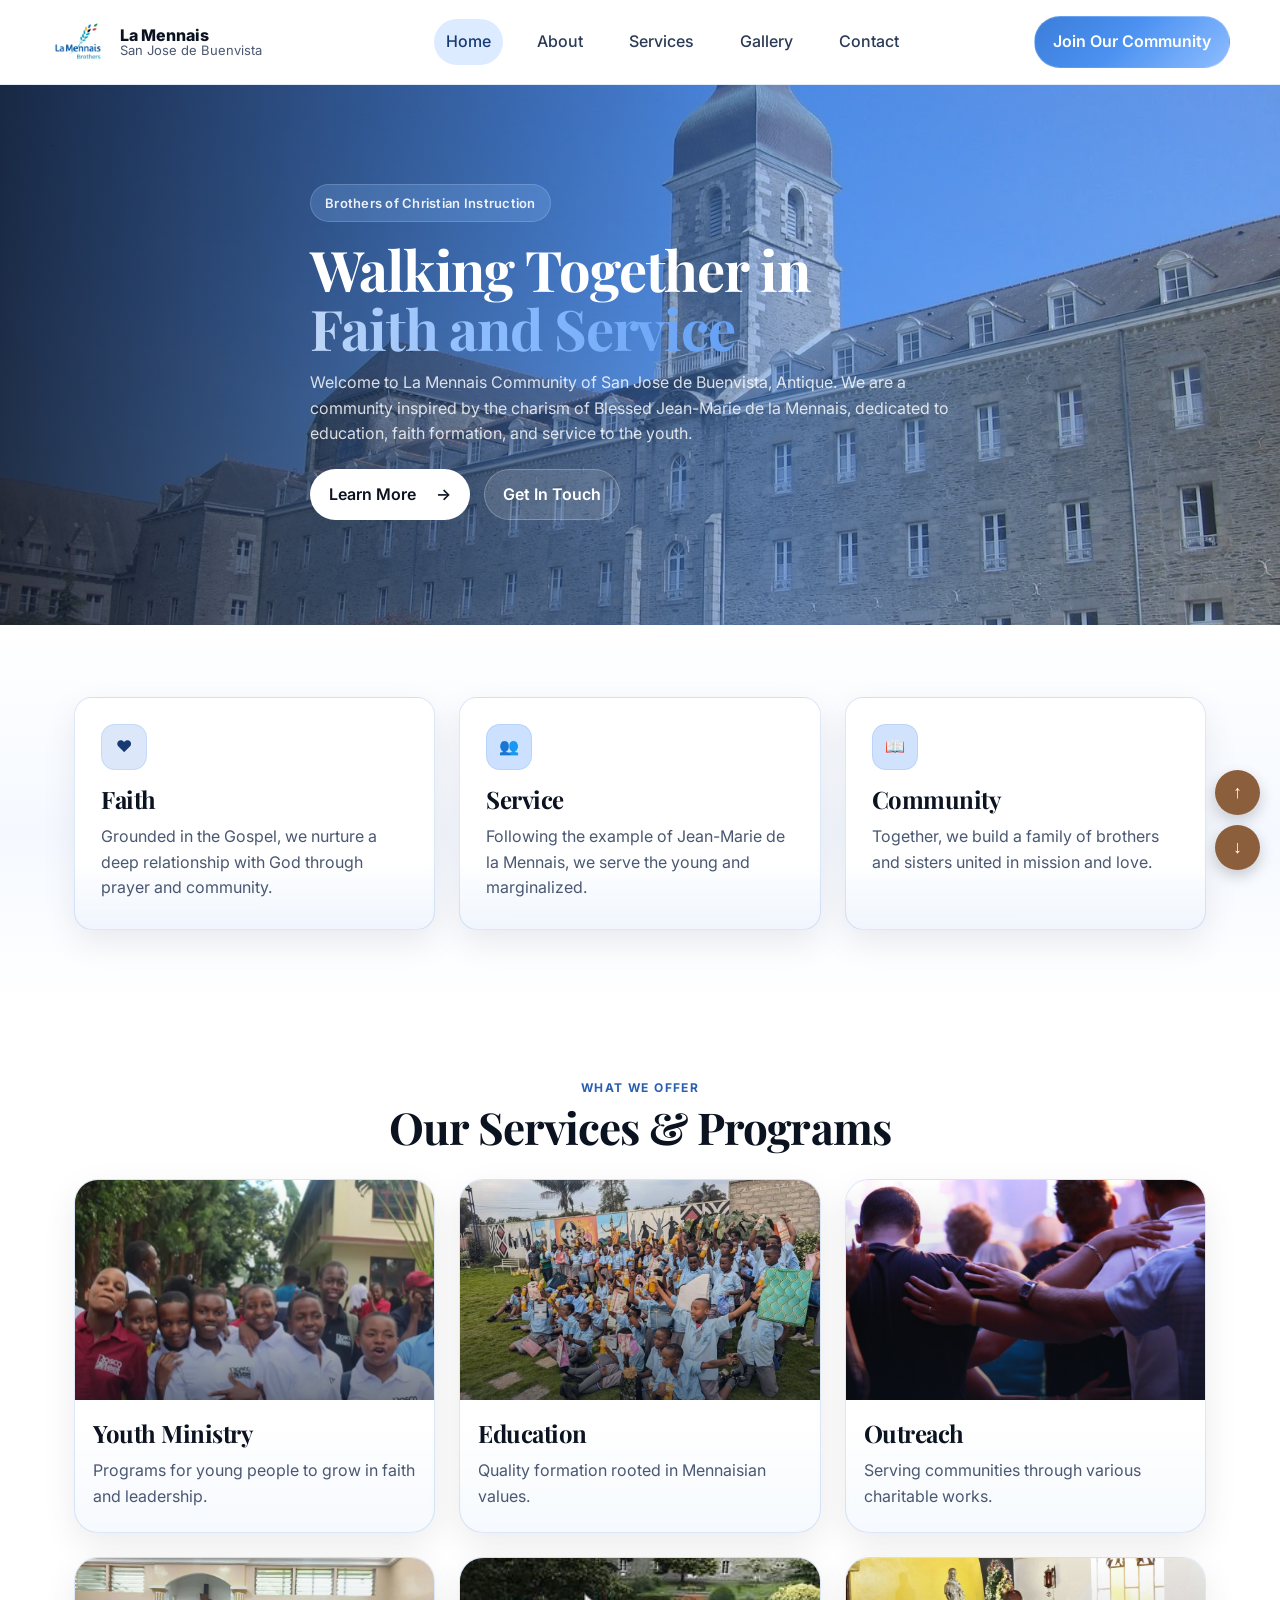
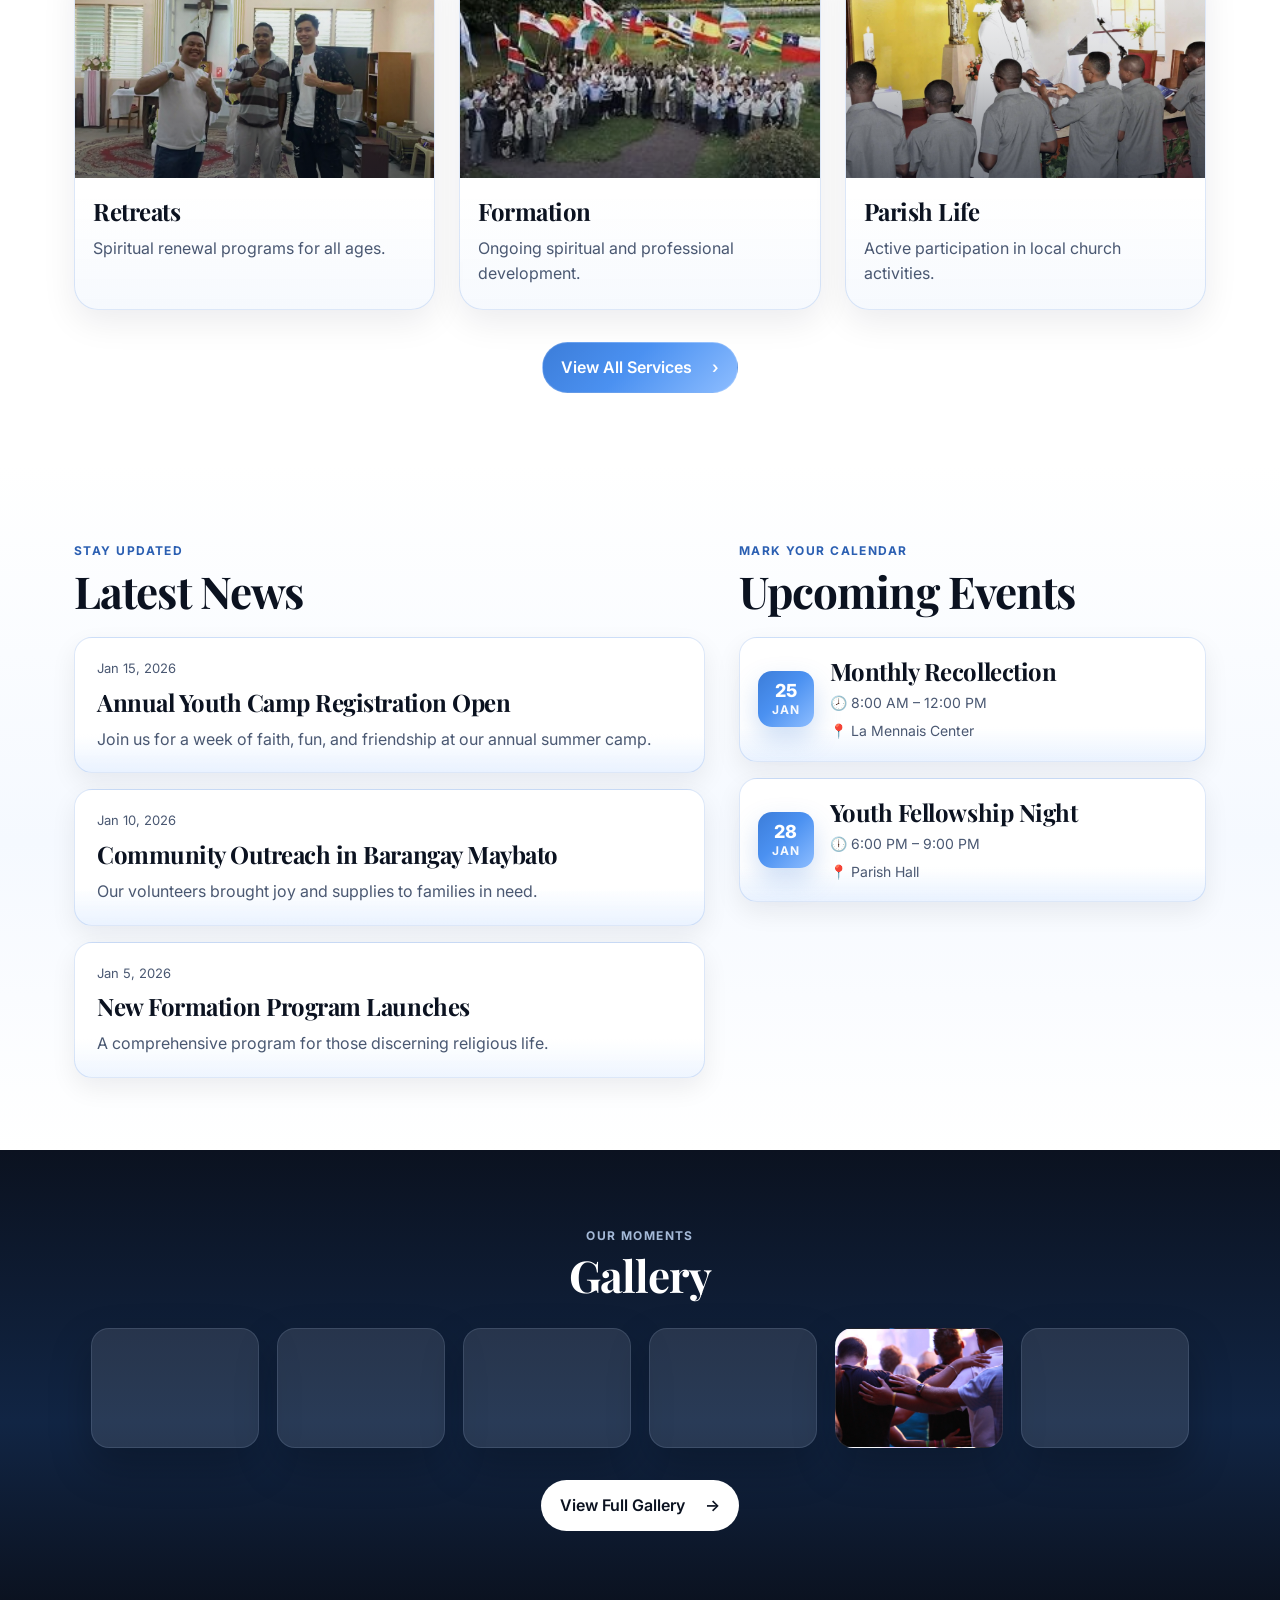
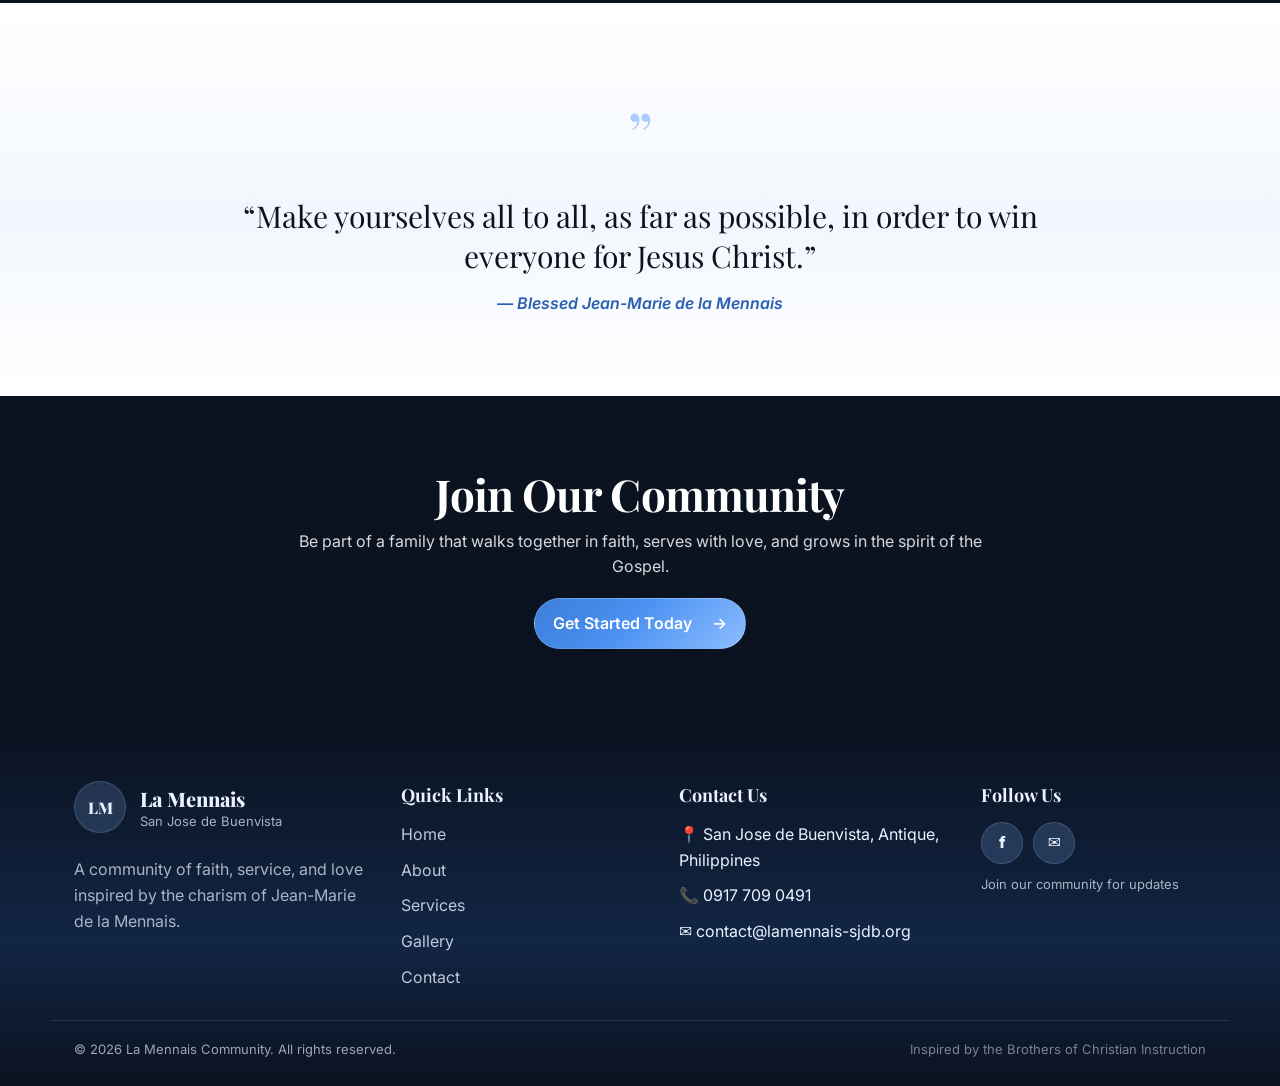
==== index.html @ 19ba819e "first upload" ====
<!DOCTYPE html>
<html lang="en">

<head>
  <meta charset="UTF-8" />
  <meta name="viewport" content="width=device-width, initial-scale=1.0" />
  <title>La Mennais | San Jose de Buenvista</title>

  <!-- Fonts -->
  <link rel="preconnect" href="https://fonts.googleapis.com">
  <link rel="preconnect" href="https://fonts.gstatic.com" crossorigin>
  <link
    href="https://fonts.googleapis.com/css2?family=Playfair+Display:wght@600;700;800&family=Inter:wght@400;500;600&display=swap"
    rel="stylesheet">

  <link rel="stylesheet" href="assets/css/style.css" />
</head>

<body>

  <!-- Header -->
  <header class="site-header" id="siteHeader">
    <div class="container header-inner">
      <a class="brand" href="index.html" aria-label="La Mennais Home">
        <img src="assets/images/logo.png" class="brand-logo" alt="La Mennais Logo" />

        <span class="brand-text">
          <span class="brand-title">La Mennais</span>
          <span class="brand-subtitle">San Jose de Buenvista</span>
        </span>
      </a>

      <nav class="nav" id="primaryNav" aria-label="Primary">
        <a class="nav-link is-active" href="index.html">Home</a>
        <a class="nav-link" href="about.html">About</a>
        <a class="nav-link" href="services.html">Services</a>
        <a class="nav-link" href="gallery.html">Gallery</a>
        <a class="nav-link" href="contact.html">Contact</a>
      </nav>

      <div class="header-actions">
        <a class="btn btn-primary" href="contact.html">Join Our Community</a>

        <button class="hamburger" id="hamburgerBtn" aria-label="Open menu" aria-expanded="false"
          aria-controls="mobileNav">
          <span></span><span></span><span></span>
        </button>
      </div>
    </div>

    <!-- Mobile Nav -->
    <div class="mobile-nav" id="mobileNav" hidden>
      <div class="container mobile-nav-inner">
        <a href="index.html" class="mobile-link is-active">Home</a>
        <a href="about.html" class="mobile-link">About</a>
        <a href="services.html" class="mobile-link">Services</a>
        <a href="gallery.html" class="mobile-link">Gallery</a>
        <a href="contact.html" class="mobile-link">Contact</a>
        <a class="btn btn-primary mobile-cta" href="contact.html">Join Our Community</a>
      </div>
    </div>
  </header>

  <!-- Hero -->
  <section class="hero">
    <div class="hero-bg" role="img" aria-label="Hero background image"></div>

    <div class="container hero-inner">
      <span class="pill">Brothers of Christian Instruction</span>

      <h1 class="hero-title">
        Walking Together in<br />
        <span class="accent">Faith and Service</span>
      </h1>

      <p class="hero-subtitle">
        Welcome to La Mennais Community of San Jose de Buenvista, Antique. We are a community inspired by the
        charism of Blessed Jean-Marie de la Mennais, dedicated to education, faith formation, and service to the youth.
      </p>

      <div class="hero-actions">
        <a class="btn btn-light" href="about.html">Learn More <span class="arrow">→</span></a>
        <a class="btn btn-ghost" href="contact.html">Get In Touch</a>
      </div>
    </div>
  </section>

  <!-- Highlights -->
  <section class="section section-soft">
    <div class="container">
      <div class="grid-3 cards">
        <article class="card">
          <div class="icon-badge icon-faith">♥</div>
          <h3>Faith</h3>
          <p>Grounded in the Gospel, we nurture a deep relationship with God through prayer and community.</p>
        </article>

        <article class="card">
          <div class="icon-badge icon-service">👥</div>
          <h3>Service</h3>
          <p>Following the example of Jean-Marie de la Mennais, we serve the young and marginalized.</p>
        </article>

        <article class="card">
          <div class="icon-badge icon-community">📖</div>
          <h3>Community</h3>
          <p>Together, we build a family of brothers and sisters united in mission and love.</p>
        </article>
      </div>
    </div>
  </section>

  <!-- Services Preview -->
  <section class="section">
    <div class="container">
      <div class="section-head center">
        <span class="kicker">WHAT WE OFFER</span>
        <h2>Our Services &amp; Programs</h2>
      </div>

      <div class="services-grid grid-3">

        <!-- Youth Ministry -->
        <article class="service-card">
          <div class="service-media" style="background-image: url('assets/images/youth-ministry.webp');"></div>
          <div class="service-body">
            <h3>Youth Ministry</h3>
            <p>Programs for young people to grow in faith and leadership.</p>
          </div>
        </article>

        <!-- Education -->
        <article class="service-card">
          <div class="service-media" style="background-image: url('assets/images/education.webp');"></div>
          <div class="service-body">
            <h3>Education</h3>
            <p>Quality formation rooted in Mennaisian values.</p>
          </div>
        </article>

        <!-- Outreach -->
        <article class="service-card">
          <div class="service-media" style="background-image: url('assets/images/outreach.webp');"></div>
          <div class="service-body">
            <h3>Outreach</h3>
            <p>Serving communities through various charitable works.</p>
          </div>
        </article>

        <!-- Retreats -->
        <article class="service-card">
          <div class="service-media" style="background-image: url('assets/images/retreats.webp');"></div>
          <div class="service-body">
            <h3>Retreats</h3>
            <p>Spiritual renewal programs for all ages.</p>
          </div>
        </article>

        <!-- Formation -->
        <article class="service-card">
          <div class="service-media" style="background-image: url('assets/images/formation.webp');"></div>
          <div class="service-body">
            <h3>Formation</h3>
            <p>Ongoing spiritual and professional development.</p>
          </div>
        </article>

        <!-- Parish Life -->
        <article class="service-card">
          <div class="service-media" style="background-image: url('assets/images/parish-life.webp');"></div>
          <div class="service-body">
            <h3>Parish Life</h3>
            <p>Active participation in local church activities.</p>
          </div>
        </article>

      </div>

      <div class="center mt-32">
        <a class="btn btn-primary" href="services.html">View All Services <span class="arrow">›</span></a>
      </div>
    </div>
  </section>

  <!-- News + Events -->
  <section class="section section-soft">
    <div class="container">
      <div class="split">
        <div>
          <div class="section-head">
            <span class="kicker">STAY UPDATED</span>
            <h2>Latest News</h2>
          </div>

          <div class="stack">
            <article class="list-card">
              <div class="meta">Jan 15, 2026</div>
              <h3>Annual Youth Camp Registration Open</h3>
              <p>Join us for a week of faith, fun, and friendship at our annual summer camp.</p>
            </article>

            <article class="list-card">
              <div class="meta">Jan 10, 2026</div>
              <h3>Community Outreach in Barangay Maybato</h3>
              <p>Our volunteers brought joy and supplies to families in need.</p>
            </article>

            <article class="list-card">
              <div class="meta">Jan 5, 2026</div>
              <h3>New Formation Program Launches</h3>
              <p>A comprehensive program for those discerning religious life.</p>
            </article>
          </div>
        </div>

        <div>
          <div class="section-head">
            <span class="kicker">MARK YOUR CALENDAR</span>
            <h2>Upcoming Events</h2>
          </div>

          <div class="stack">
            <article class="event-card">
              <div class="date-badge">
                <span class="day">25</span>
                <span class="mon">JAN</span>
              </div>
              <div class="event-body">
                <h3>Monthly Recollection</h3>
                <div class="event-meta">🕗 8:00 AM – 12:00 PM</div>
                <div class="event-meta">📍 La Mennais Center</div>
              </div>
            </article>

            <article class="event-card">
              <div class="date-badge">
                <span class="day">28</span>
                <span class="mon">JAN</span>
              </div>
              <div class="event-body">
                <h3>Youth Fellowship Night</h3>
                <div class="event-meta">🕕 6:00 PM – 9:00 PM</div>
                <div class="event-meta">📍 Parish Hall</div>
              </div>
            </article>
          </div>
        </div>

      </div>
    </div>
  </section>

  <!-- Gallery Preview -->
  <section class="section section-dark">
    <div class="container">
      <div class="section-head center light">
        <span class="kicker kicker-light">OUR MOMENTS</span>
        <h2>Gallery</h2>
      </div>

      <div class="gallery-strip">

        <div class="thumb"
          style="background-image: url('https://images.unsplash.com/photo-1507692049790-de58290a4334?w=400');"></div>

        <div class="thumb"
          style="background-image: url('https://images.unsplash.com/photo-1522202176988-66273c2fd55f?w=400');"></div>

        <div class="thumb"
          style="background-image: url('https://images.unsplash.com/photo-1529156069898-49953e39b3ac?w=400');"></div>

        <div class="thumb"
          style="background-image: url('https://images.unsplash.com/photo-1509099836639-18ba1795216d?w=400');"></div>

        <div class="thumb"
          style="background-image: url('assets/images/outreach.webp');"></div>

        <div class="thumb"
          style="background-image: url('https://images.unsplash.com/photo-1492724441997-5dc865305da7?w=400');"></div>

      </div>

      <div class="center mt-32">
        <a href="gallery.html" class="btn btn-light">
          View Full Gallery <span class="arrow">→</span>
        </a>
      </div>
    </div>
  </section>

  <!-- Quote -->
  <section class="section quote">
    <div class="container center">
      <div class="quote-mark">”</div>
      <blockquote>
        “Make yourselves all to all, as far as possible, in order to win everyone for Jesus Christ.”
      </blockquote>
      <div class="quote-author">— Blessed Jean-Marie de la Mennais</div>
    </div>
  </section>

  <!-- CTA Band -->
  <section class="cta-band">
    <div class="cta-bg"></div>

    <div class="container cta-inner">
      <h2>Join Our Community</h2>
      <p>Be part of a family that walks together in faith, serves with love, and grows in the spirit of the Gospel.</p>
      <a class="btn btn-primary" href="contact.html">Get Started Today <span class="arrow">→</span></a>
    </div>
  </section>

  <!-- Footer -->
  <footer class="site-footer">
    <div class="container footer-grid">
      <div class="footer-brand">
        <div class="footer-mark">LM</div>
        <div>
          <div class="footer-title">La Mennais</div>
          <div class="footer-subtitle">San Jose de Buenvista</div>
        </div>
        <p class="footer-desc">
          A community of faith, service, and love inspired by the charism of Jean-Marie de la Mennais.
        </p>
      </div>

      <div>
        <div class="footer-head">Quick Links</div>
        <ul class="footer-links">
          <li><a href="index.html">Home</a></li>
          <li><a href="about.html">About</a></li>
          <li><a href="services.html">Services</a></li>
          <li><a href="gallery.html">Gallery</a></li>
          <li><a href="contact.html">Contact</a></li>
        </ul>
      </div>

      <div>
        <div class="footer-head">Contact Us</div>
        <ul class="footer-links">
          <li>📍 San Jose de Buenvista, Antique, Philippines</li>
          <li>📞 0917 709 0491</li>
          <li>✉️ contact@lamennais-sjdb.org</li>
        </ul>
      </div>

      <div>
        <div class="footer-head">Follow Us</div>
        <div class="social">
          <a href="https://www.facebook.com/thelamennaisbrothersph/" aria-label="Facebook" class="social-btn" target="_blank" rel="noopener noreferrer">f</a>
          <a href="mailto:contact@lamennais-sjdb.org" aria-label="Gmail" class="social-btn gmail">
            ✉
          </a>
        </div>
        <div class="footer-note">Join our community for updates</div>
      </div>
    </div>

    <div class="container footer-bottom">
      <div>© 2026 La Mennais Community. All rights reserved.</div>
      <div class="muted">Inspired by the Brothers of Christian Instruction</div>
    </div>
  </footer>

  <!-- SCROLL BUTTONS -->
  <div class="scroll-buttons">
    <button id="scrollTopBtn" aria-label="Go to top">↑</button>
    <button id="scrollBottomBtn" aria-label="Go to bottom">↓</button>
  </div>

  <script src="assets/js/main.js"></script>
</body>

</html>
---- assets/css/style.css ----
:root{
  /* Your palette (from image) */
  --b-50:  #BFD6F6;
  --b-200: #8DBDFF;
  --b-400: #64A0F4;
  --b-500: #4B91F1;
  --b-700: #3C7DD9;

  /* Base neutrals */
  --bg: #ffffff;
  --surface: #F5F9FF;
  --text: #0B1220;
  --muted: #4A5872;
  --border: rgba(60,125,217,.18);

  /* Shadows + radius */
  --shadow: 0 18px 45px rgba(11,18,32,.10);
  --shadow-sm: 0 10px 28px rgba(11,18,32,.10);
  --radius: 18px;
  --radius-lg: 24px;

  --container: 1180px;

  /* Gradients (dynamic look) */
  --grad-primary: linear-gradient(135deg, #3C7DD9 0%, #4B91F1 45%, #8DBDFF 100%);
  --grad-soft: linear-gradient(180deg, #FFFFFF 0%, #F5F9FF 55%, #FFFFFF 100%);
  --grad-dark: linear-gradient(180deg, #0B1220 0%, #112544 60%, #0B1220 100%);
  --grad-hero: linear-gradient(90deg, rgba(11,18,32,.82) 0%, rgba(60,125,217,.45) 60%, rgba(191,214,246,.14) 100%);
}

*{box-sizing:border-box}
html,body{margin:0;padding:0}
body{
  font-family: Inter, system-ui, -apple-system, Segoe UI, Roboto, Arial, sans-serif;
  color: var(--text);
  background: var(--bg);
  line-height: 1.6;
}
img{max-width:100%;display:block}
a{color:inherit;text-decoration:none}
.container{
  max-width: var(--container);
  margin: 0 auto;
  padding: 0 24px;
}
.center{text-align:center}
.mt-28{margin-top:28px}
.mt-32{margin-top:32px}
.arrow{display:inline-block; margin-left:10px}

/* Typography */
h1,h2,h3{
  font-family: "Playfair Display", Georgia, "Times New Roman", serif;
  letter-spacing: -0.02em;
  margin: 0 0 10px;
}
h1{font-size: 56px; line-height: 1.05}
h2{font-size: 44px; line-height: 1.1}
h3{font-size: 24px; line-height: 1.25}
p{margin:0}

/* Header */
.site-header{
  position: sticky;
  top: 0;
  z-index: 50;
  background: rgba(255,255,255,.90);
  backdrop-filter: blur(10px);
  border-bottom: 1px solid rgba(60,125,217,.14);
}
.brand-logo{
  width: 44px;
  height: 44px;
  object-fit: contain;
  border-radius: 0;
  background: transparent;
  border: none;
  padding: 0;
}
.site-header.scrolled{
  box-shadow: 0 12px 32px rgba(11,18,32,.10);
}

.header-inner{
  display:flex;
  align-items:center;
  justify-content:space-between;
  gap: 18px;
  padding: 14px 0;
}


.brand{
  display:flex;
  align-items:center;
  gap: 14px; /* slightly increased from 12px */
  min-width: 260px;
}
/* Logo placeholder in navbar */
.brand-logo{
  width: 56px;          /* increased from 44px */
  height: 56px;
  object-fit: contain;

  /* remove placeholder look */
  background: transparent;
  border: none;
  padding: 0;
  border-radius: 0;

  display: block;
}
.brand-mark{
  width: 40px;
  height: 40px;
  border-radius: 999px;
  background: var(--grad-primary);
  color:#fff;
  display:grid;
  place-items:center;
  font-weight:800;
  letter-spacing:.02em;
  font-family: "Playfair Display", Georgia, serif;
  box-shadow: 0 10px 24px rgba(60,125,217,.25);
}
.brand-title{font-weight:800}
.brand-subtitle{font-size:13px;color:var(--muted);margin-top:-2px}
.brand-text{display:flex;flex-direction:column;line-height:1.1}

.nav{
  display:flex;
  align-items:center;
  gap: 22px;
}
.nav-link{
  font-weight: 500;
  color: #2B3A55;
  padding: 10px 12px;
  border-radius: 999px;
  transition: background .18s ease, color .18s ease;
}
.nav-link:hover{background: rgba(141,189,255,.22)}
.nav-link.is-active{
  background: rgba(141,189,255,.30);
  color: #173A73;
}

.header-actions{
  display:flex;
  align-items:center;
  gap: 12px;
}

.hamburger{
  display:none;
  width: 44px;
  height: 44px;
  border: 1px solid rgba(60,125,217,.18);
  background: #fff;
  border-radius: 12px;
  cursor:pointer;
}
.hamburger span{
  display:block;
  width: 18px;
  height: 2px;
  background: #1D2939;
  margin: 5px auto;
  border-radius: 2px;
}

.mobile-nav{
  border-top: 1px solid rgba(60,125,217,.14);
  background: rgba(255,255,255,.94);
}
.mobile-nav-inner{
  display:flex;
  flex-direction:column;
  gap: 10px;
  padding: 14px 0 18px;
}
.mobile-link{
  padding: 12px 12px;
  border-radius: 12px;
  color:#2B3A55;
  font-weight: 500;
}
.mobile-link:hover{background: rgba(141,189,255,.22)}
.mobile-link.is-active{
  background: rgba(141,189,255,.30);
  color: #173A73;
}
.mobile-cta{margin-top:8px}

/* Buttons */
.btn{
  display:inline-flex;
  align-items:center;
  justify-content:center;
  gap: 10px;
  padding: 12px 18px;
  border-radius: 999px;
  border: 1px solid transparent;
  font-weight: 600;
  transition: transform .18s ease, box-shadow .18s ease, background .18s ease, filter .18s ease;
  white-space: nowrap;
}
.btn:hover{transform: translateY(-1px); box-shadow: var(--shadow-sm)}
.btn:active{transform: translateY(0)}

.btn-primary{
  background: var(--grad-primary);
  color: #fff;
  border: 1px solid rgba(255,255,255,.18);
}
.btn-primary:hover{filter: brightness(1.03)}

.btn-light{
  background: #fff;
  color: #0B1220;
  border-color: rgba(255,255,255,.60);
}
.btn-ghost{
  background: rgba(255,255,255,.12);
  border-color: rgba(255,255,255,.24);
  color: #fff;
}
.btn-ghost:hover{
  background: rgba(255,255,255,.18);
  border-color: rgba(255,255,255,.30);
}

/* Hero */
.hero{
  position: relative;
  min-height: 540px;
  display: flex;
  align-items: center;
  overflow: hidden;
}

.hero-bg{
  position: absolute;
  inset: 0;
  background-image:
    linear-gradient(90deg, rgba(11,18,32,.82) 0%, rgba(60,125,217,.45) 60%, rgba(191,214,246,.14) 100%),
    url("../images/home.webp");
  background-size: cover;
  background-position: center;
  background-repeat: no-repeat;
  filter: saturate(1.05);
}

.hero-inner{
  position: relative;
  z-index: 1;
  padding: 78px 0 84px;
  max-width: 780px;
}

.pill{
  display:inline-block;
  padding: 8px 14px;
  border-radius: 999px;
  background: rgba(141,189,255,.22);
  color: rgba(255,255,255,.90);
  font-weight: 600;
  font-size: 13px;
  letter-spacing: .02em;
  border: 1px solid rgba(191,214,246,.24);
}

.hero-title{
  color:#fff;
  margin-top: 18px;
  margin-bottom: 12px;
}

.hero-title .accent{
  background: linear-gradient(90deg, #BFD6F6 0%, #8DBDFF 40%, #64A0F4 100%);
  -webkit-background-clip: text;
  background-clip: text;
  color: transparent;
}

.hero-subtitle{
  color: rgba(255,255,255,.82);
  max-width: 660px;
  font-size: 16px;
  margin-top: 8px;
}

.hero-actions{
  display:flex;
  gap: 14px;
  margin-top: 22px;
}

/* Sections */
.section{padding: 72px 0}
.section-soft{background: var(--grad-soft)}
.section-dark{
  background: var(--grad-dark);
  color: #fff;
}
.section-head{margin-bottom: 22px}
.section-head.center{max-width: 720px; margin: 0 auto 28px}
.section-head.light h2{color:#fff}
.kicker{
  display:inline-block;
  font-size: 12px;
  font-weight: 700;
  letter-spacing: .12em;
  color: #2B5FB2;
  text-transform: uppercase;
  margin-bottom: 6px;
}
.kicker-light{color: rgba(191,214,246,.85)}

/* Cards */
.grid-3{
  display:grid;
  grid-template-columns: repeat(3, 1fr);
  gap: 24px;
}
.card{
  border: 1px solid rgba(60,125,217,.18);
  border-radius: var(--radius);
  padding: 26px 26px 28px;
  box-shadow: 0 12px 34px rgba(11,18,32,.08);
  background: linear-gradient(180deg, #ffffff 0%, #ffffff 70%, rgba(191,214,246,.16) 100%);
}
.card p{color: var(--muted); margin-top: 10px}

.icon-badge{
  width: 46px; height: 46px;
  border-radius: 14px;
  display:grid;
  place-items:center;
  margin-bottom: 14px;
  font-weight: 700;
  border: 1px solid rgba(60,125,217,.14);
}
.icon-faith{background: rgba(191,214,246,.55); color: #173A73}
.icon-service{background: rgba(141,189,255,.45); color: #173A73}
.icon-community{background: rgba(100,160,244,.30); color: #173A73}

/* Services */
.services-grid{margin-top: 26px}
.service-card{
  border: 1px solid rgba(60,125,217,.18);
  border-radius: var(--radius-lg);
  overflow:hidden;
  box-shadow: 0 12px 34px rgba(11,18,32,.08);
  transition: transform .18s ease, box-shadow .18s ease;
  background: linear-gradient(180deg, #ffffff 0%, #ffffff 68%, rgba(191,214,246,.14) 100%);
}
.service-card:hover{transform: translateY(-2px); box-shadow: var(--shadow)}
.service-media{
  position: relative;
  height: 220px;
  background-size: cover;
  background-position: center;
  background-repeat: no-repeat;
  overflow: hidden;
}

/* Dark gradient overlay (makes text feel premium) */
.service-media::after{
  content: "";
  position: absolute;
  inset: 0;
  background: linear-gradient(
    to top,
    rgba(11,18,32,0.55),
    rgba(11,18,32,0.15),
    transparent
  );
}

/* Smooth zoom effect */
.service-card:hover .service-media{
  transform: scale(1.05);
  transition: transform 0.4s ease;
}

/* Prevent overflow during zoom */
.service-card{
  overflow: hidden;
}
.service-body{padding: 18px 18px 22px}
.service-body p{color: var(--muted); margin-top: 8px}

/* Services Hero Background (using online image) */
/* FORCE background on the hero itself */
.page-hero-services{
  background-image:
    linear-gradient(
      90deg,
      rgba(11,18,32,.82) 0%,
      rgba(60,125,217,.45) 60%,
      rgba(191,214,246,.14) 100%
    ),
    url("https://images.unsplash.com/photo-1507692049790-de58290a4334?w=1600");

  background-size: cover;
  background-position: center;
  background-repeat: no-repeat;
}

/* Split */
.split{
  display:grid;
  grid-template-columns: 1.35fr 1fr;
  gap: 34px;
  align-items:flex-start;
}
.stack{display:flex;flex-direction:column;gap: 16px}
.list-card{
  border: 1px solid rgba(60,125,217,.18);
  border-radius: var(--radius);
  padding: 20px 22px;
  box-shadow: 0 10px 26px rgba(11,18,32,.07);
  background: linear-gradient(180deg, #ffffff 0%, #ffffff 72%, rgba(141,189,255,.12) 100%);
}
.list-card .meta{color: var(--muted); font-size: 13px; margin-bottom: 8px}
.list-card p{color: var(--muted); margin-top: 8px}

.event-card{
  border: 1px solid rgba(60,125,217,.18);
  border-radius: var(--radius);
  padding: 18px;
  display:flex;
  gap: 16px;
  align-items:center;
  box-shadow: 0 10px 26px rgba(11,18,32,.07);
  background: linear-gradient(180deg, #ffffff 0%, #ffffff 72%, rgba(141,189,255,.12) 100%);
}
.date-badge{
  width: 56px;
  height: 56px;
  border-radius: 14px;
  background: var(--grad-primary);
  color:#fff;
  display:flex;
  flex-direction:column;
  align-items:center;
  justify-content:center;
  line-height: 1;
  box-shadow: 0 12px 26px rgba(60,125,217,.25);
}
.date-badge .day{font-size:18px;font-weight:800}
.date-badge .mon{font-size:12px;opacity:.95;margin-top:4px;font-weight:700;letter-spacing:.06em}

.event-body h3{margin:0}
.event-meta{color: var(--muted); font-size: 14px; margin-top: 6px}

/* Gallery strip */
.gallery-strip{
  display:flex;
  gap: 18px;
  justify-content:center;
  flex-wrap:wrap;
  margin-top: 24px;
}
.thumb{
  width: 168px;
  height: 120px;
  border-radius: 18px;
  background-size: cover;
  background-position:center;
  background-color: rgba(255,255,255,.10);
  border: 1px solid rgba(191,214,246,.14);
  box-shadow: 0 18px 40px rgba(0,0,0,.26);
}

/* Quote */
.quote{
  background: linear-gradient(180deg, #FFFFFF 0%, rgba(191,214,246,.20) 55%, #FFFFFF 100%);
  padding: 80px 0;
}
.quote-mark{
  font-family: "Playfair Display", Georgia, serif;
  font-size: 64px;
  color: rgba(141,189,255,.75);
  margin-bottom: 10px;
}
blockquote{
  font-family: "Playfair Display", Georgia, serif;
  font-size: 30px;
  line-height: 1.35;
  margin: 0 auto 14px;
  max-width: 860px;
  color: #0B1220;
}
.quote-author{
  color: #2B5FB2;
  font-style: italic;
  font-weight: 600;
}

/* CTA band */
.cta-band{
  position: relative;
  overflow:hidden;
  background: #0B1220;
}
.cta-bg{
  position:absolute;
  inset:0;
  /* placeholder cta.jpg */
  background-image:
    linear-gradient(180deg, rgba(11,18,32,.78), rgba(11,18,32,.78)),
    url("../images/cta.jpg");
  background-size: cover;
  background-position: center;
}
.cta-inner{
  position: relative;
  padding: 74px 0;
  text-align:center;
  color:#fff;
}
.cta-inner h2{color:#fff}
.cta-inner p{
  color: rgba(255,255,255,.84);
  max-width: 720px;
  margin: 10px auto 18px;
}

/* Footer */
.site-footer{
  background: var(--grad-dark);
  color:#EAF2FF;
  padding: 58px 0 26px;
}
.footer-grid{
  display:grid;
  grid-template-columns: 1.2fr 1fr 1.1fr 0.9fr;
  gap: 28px;
  align-items:start;
}
.footer-brand{
  display:grid;
  grid-template-columns: 52px 1fr;
  gap: 14px;
  align-items:center;
}
.footer-mark{
  width: 52px;
  height: 52px;
  border-radius: 999px;
  background: rgba(141,189,255,.18);
  display:grid;
  place-items:center;
  font-weight: 800;
  font-family: "Playfair Display", Georgia, serif;
  border: 1px solid rgba(191,214,246,.18);
}
.footer-title{
  font-family: "Playfair Display", Georgia, serif;
  font-weight: 800;
  font-size: 20px;
}
.footer-subtitle{color: rgba(234,242,255,.70); font-size: 13px; margin-top: -4px}
.footer-desc{
  grid-column: 1 / -1;
  margin-top: 10px;
  color: rgba(234,242,255,.70);
  max-width: 420px;
}
.footer-head{
  font-family: "Playfair Display", Georgia, serif;
  font-weight: 700;
  margin-bottom: 12px;
  font-size: 18px;
}
.footer-links{list-style:none;margin:0;padding:0;display:flex;flex-direction:column;gap: 10px}
.footer-links a{color: rgba(234,242,255,.80)}
.footer-links a:hover{color:#fff}
.footer-note{margin-top:10px;color: rgba(234,242,255,.70); font-size: 13px}

.social{display:flex;gap:10px}
.social-btn{
  width: 42px;height: 42px;border-radius: 999px;
  display:grid;place-items:center;
  background: rgba(141,189,255,.18);
  border: 1px solid rgba(191,214,246,.18);
  font-weight: 800;
}
.social-btn:hover{background: rgba(141,189,255,.26)}

.footer-bottom{
  margin-top: 30px;
  padding-top: 18px;
  border-top: 1px solid rgba(191,214,246,.14);
  display:flex;
  justify-content:space-between;
  gap: 12px;
  color: rgba(234,242,255,.65);
  font-size: 13px;
}
.muted{opacity:.75}

/* Responsive */
@media (max-width: 980px){
  h1{font-size: 44px}
  h2{font-size: 36px}
  .nav{display:none}
  .hamburger{display:inline-block}
  .grid-3{grid-template-columns: 1fr; gap: 18px}
  .split{grid-template-columns: 1fr; gap: 22px}
  .footer-grid{grid-template-columns: 1fr; gap: 22px}
  .hero-inner{padding: 62px 0 68px}
  .gallery-strip{gap: 14px}
  .thumb{width: 46%; height: 110px}
}
/* =========================
   ABOUT PAGE ADDITIONS
   Paste at bottom of style.css
========================= */

/* Page hero */
/* Page hero */
.page-hero{
  position: relative;
  min-height: 420px;
  display:flex;
  align-items:flex-end;
  overflow:hidden;
}

.page-hero-bg{
  position:absolute;
  inset:0;
  background-image:
    linear-gradient(90deg, rgba(11,18,32,.82) 0%, rgba(60,125,217,.45) 60%, rgba(191,214,246,.14) 100%),
    url("../images/about.webp");
  background-size: cover;
  background-position: center;
  background-repeat: no-repeat;
  filter: saturate(1.05);
}

.page-hero-inner{
  position: relative;
  z-index: 1;
  padding: 84px 0 70px;
}

.page-hero-title{
  color:#fff;
  font-size: 62px;
  line-height: 1.04;
  margin-top: 10px;
}

.page-hero-subtitle{
  color: rgba(255,255,255,.82);
  max-width: 620px;
  margin-top: 10px;
}

/* Who we are split */
.about-split{
  display:grid;
  grid-template-columns: 1.2fr 1fr;
  gap: 44px;
  align-items:center;
}
.about-title{margin-top: 8px}
.about-text{
  margin-top: 14px;
  color: var(--muted);
  max-width: 620px;
}
.about-media{
  position: relative;
  padding-bottom: 24px;
}
.about-image{
  height: 360px;
  border-radius: var(--radius-lg);
  background-size: cover;
  background-position: center;
  background-color: #EAF2FF;
  border: 1px solid rgba(60,125,217,.18);
  box-shadow: var(--shadow);
}
.stat-badge{
  position:absolute;
  left: -22px;
  bottom: 0;
  width: 180px;
  border-radius: 18px;
  padding: 18px 18px 16px;
  color:#fff;
  background: var(--grad-primary);
  box-shadow: 0 18px 40px rgba(60,125,217,.25);
}
.stat-number{
  font-family: "Playfair Display", Georgia, serif;
  font-weight: 800;
  font-size: 34px;
  line-height: 1;
}
.stat-label{
  margin-top: 6px;
  opacity:.92;
  font-weight: 600;
  font-size: 13px;
}

/* Mission & Vision */
.mv-grid{
  display:grid;
  grid-template-columns: 1fr 1fr;
  gap: 24px;
  margin-top: 26px;
}
.mv-card{
  border: 1px solid rgba(60,125,217,.18);
  border-radius: var(--radius);
  padding: 28px 26px 28px;
  background: linear-gradient(180deg, #ffffff 0%, #ffffff 72%, rgba(141,189,255,.12) 100%);
  box-shadow: 0 12px 34px rgba(11,18,32,.08);
}
.mv-card p{color: var(--muted); margin-top: 10px}
.mv-icon{
  width: 48px;height: 48px;border-radius: 14px;
  display:grid;place-items:center;
  margin-bottom: 14px;
  font-weight: 800;
  border: 1px solid rgba(60,125,217,.14);
}
.mv-icon-mission{background: rgba(191,214,246,.55); color: #173A73}
.mv-icon-vision{background: rgba(141,189,255,.40); color: #173A73}

/* Values card */
.values-card{
  margin-top: 26px;
  border: 1px solid rgba(60,125,217,.18);
  border-radius: var(--radius);
  padding: 26px;
  background: #fff;
  box-shadow: 0 12px 34px rgba(11,18,32,.06);
  text-align:center;
}
.values-icon{
  width: 54px; height: 54px;
  border-radius: 16px;
  background: rgba(191,214,246,.55);
  color: #173A73;
  display:grid;
  place-items:center;
  margin: 0 auto 12px;
  font-weight: 800;
  border: 1px solid rgba(60,125,217,.14);
}
.chip-row{
  margin-top: 16px;
  display:flex;
  flex-wrap:wrap;
  gap: 10px;
  justify-content:center;
}
.chip{
  display:inline-flex;
  padding: 10px 14px;
  border-radius: 999px;
  background: rgba(141,189,255,.18);
  border: 1px solid rgba(60,125,217,.18);
  font-weight: 600;
  color: #173A73;
  font-size: 14px;
}

/* Timeline */
.timeline{
  position: relative;
  max-width: 900px;
  margin: 42px auto 0;
  padding: 12px 0 40px;
}
.timeline-line{
  position:absolute;
  top: 0;
  left: 50%;
  transform: translateX(-50%);
  width: 3px;
  height: 100%;
  background: rgba(60,125,217,.28);
  border-radius: 99px;
}
.t-item{
  position: relative;
  display:flex;
  align-items:center;
  margin: 34px 0;
  min-height: 96px;
}
.t-left{justify-content:flex-start}
.t-right{justify-content:flex-end}

.t-dot{
  position:absolute;
  left: 50%;
  transform: translateX(-50%);
  width: 58px;
  height: 58px;
  border-radius: 999px;
  display:grid;
  place-items:center;
  font-weight: 800;
  color:#fff;
  background: var(--grad-primary);
  box-shadow: 0 18px 40px rgba(60,125,217,.25);
  border: 3px solid #fff;
}

.t-content{
  width: 360px;
  text-align:center;
}
.t-left .t-content{margin-right: auto; padding-right: 70px}
.t-right .t-content{margin-left: auto; padding-left: 70px}

.t-year{
  color: #2B5FB2;
  font-weight: 800;
  letter-spacing: .02em;
  margin-bottom: 6px;
}
.t-content p{color: var(--muted); margin-top: 8px}

/* Leadership */
.leader-body{
  padding: 20px 24px 22px;
  background: #fff;
  text-align:center;
  min-height: 98px;
}
.leader-body h3{
  margin-bottom: 8px;
  font-size: 18px;
  line-height: 1.3;
}
.leader-role{
  margin-top: 0;
  font-weight: 600;
  color: #2B5FB2;
  font-size: 14px;
}

/* Responsive for About */
@media (max-width: 980px){
  .page-hero-title{font-size: 46px}
  .about-split{grid-template-columns: 1fr; gap: 22px}
  .about-image{height: 300px}
  .stat-badge{left: 14px}
  .mv-grid{grid-template-columns: 1fr}
  .leadership-grid{grid-template-columns: 1fr; gap: 18px}
  .leader-photo{height: 240px}
  .timeline{max-width: 720px}
  .timeline-line{left: 18px; transform:none}
  .t-dot{left: 18px; transform:none}
  .t-item{justify-content:flex-start}
  .t-content{
    width: 100%;
    text-align:left;
    padding-left: 86px !important;
    padding-right: 0 !important;
  }
}
/* =========================
   SERVICES (REFERENCE STYLE)
   Paste at bottom of style.css
========================= */

/* services hero background */
.services-hero-bg{
  background-image:
    linear-gradient(90deg, rgba(11,18,32,.86) 0%, rgba(60,125,217,.40) 60%, rgba(191,214,246,.10) 100%),
    url("../images/hero.jpg");
}

/* section helper text */
.section-lead{
  color: var(--muted);
  margin-top: 10px;
  line-height: 1.7;
}
.center-lead{
  max-width: 760px;
  margin-left: auto;
  margin-right: auto;
}

/* icon card grid */
.services-icon-grid{
  margin-top: 30px;
  display:grid;
  grid-template-columns: repeat(3, 1fr);
  gap: 22px;
}
.icon-card{
  border: 1px solid rgba(60,125,217,.18);
  border-radius: var(--radius);
  padding: 26px 24px 28px;
  background: #fff;
  box-shadow: 0 12px 34px rgba(11,18,32,.06);
}
.icon-card p{color: var(--muted); margin-top: 10px}

/* icon tile */
.icon-tile{
  width: 56px;
  height: 56px;
  border-radius: 16px;
  display:grid;
  place-items:center;
  font-size: 22px;
  font-weight: 900;
  margin-bottom: 14px;
  border: 1px solid rgba(60,125,217,.14);
}
.t-blue{background: rgba(141,189,255,.28); color:#173A73}
.t-purple{background: rgba(180,160,255,.22); color:#4C2FB2}
.t-pink{background: rgba(255,164,196,.22); color:#B21D5A}
.t-yellow{background: rgba(255,215,120,.25); color:#B26F00}
.t-green{background: rgba(140,255,200,.22); color:#0F7A4A}
.t-cyan{background: rgba(140,245,255,.22); color:#0B6E7A}
.t-orange{background: rgba(255,196,140,.24); color:#B24B00}
.t-indigo{background: rgba(160,190,255,.22); color:#1B4FB2}
.t-mint{background: rgba(160,255,238,.20); color:#0A7A66}

/* participate row */
.participate{
  margin-top: 26px;
  display:grid;
  grid-template-columns: 1fr auto 1fr auto 1fr;
  gap: 18px;
  align-items:center;
}
.step-box{
  border: 1px solid rgba(60,125,217,.18);
  border-radius: var(--radius);
  background: #fff;
  box-shadow: 0 12px 34px rgba(11,18,32,.06);
  padding: 26px 24px 28px;
  text-align:center;
}
.step-badge{
  width: 56px;
  height: 56px;
  border-radius: 999px;
  background: #F4A000;
  color:#fff;
  font-weight: 900;
  display:grid;
  place-items:center;
  margin: 0 auto 14px;
  box-shadow: 0 18px 40px rgba(244,160,0,.24);
}
.step-box p{color: var(--muted); margin-top: 10px}
.step-arrow{
  color: rgba(60,125,217,.35);
  font-size: 40px;
  font-weight: 800;
  transform: translateY(6px);
}

/* meaningful split */
.meaning-split{
  display:grid;
  grid-template-columns: 1.05fr 1fr;
  gap: 36px;
  align-items:center;
}
.meaning-lead{
  margin-top: 12px;
  color: var(--muted);
  max-width: 680px;
}
.meaning-image{
  height: 420px;
  border-radius: var(--radius-lg);
  background-size: cover;
  background-position:center;
  background-color: #EAF2FF;
  border: 1px solid rgba(60,125,217,.18);
  box-shadow: var(--shadow);
}

/* checklist */
.checklist{
  list-style:none;
  padding: 0;
  margin: 18px 0 0;
  display:flex;
  flex-direction:column;
  gap: 12px;
}
.checklist li{
  position: relative;
  padding-left: 34px;
  color: #1C2A44;
  font-weight: 500;
}
.checklist li::before{
  content: "✓";
  position:absolute;
  left:0;
  top:0;
  width: 22px;
  height: 22px;
  border-radius: 999px;
  display:grid;
  place-items:center;
  font-weight: 900;
  color: #F4A000;
  border: 2px solid rgba(244,160,0,.45);
  background: rgba(244,160,0,.10);
}

/* dark involved strip */
.involved-strip{
  background: var(--grad-dark);
  color: #fff;
  padding: 78px 0;
}
.involved-inner{
  text-align:center;
  max-width: 920px;
}
.involved-inner h2{color:#fff}
.involved-inner p{
  color: rgba(255,255,255,.82);
  margin-top: 10px;
  margin-bottom: 18px;
}

/* warm button (gold like your reference) */
.btn-warm{
  background: #F4A000;
  color: #111827;
  border: 1px solid rgba(255,255,255,.10);
}
.btn-warm:hover{
  filter: brightness(1.03);
}

/* responsive */
@media (max-width: 980px){
  .services-icon-grid{grid-template-columns: 1fr}
  .participate{
    grid-template-columns: 1fr;
  }
  .step-arrow{display:none}
  .meaning-split{grid-template-columns: 1fr}
  .meaning-image{height: 320px}
}
/* =========================
   GALLERY (IMPROVED DESIGN)
========================= */

/* Section spacing already handled */

/* ---- TOP GRID (UNIFORM) ---- */
.gallery-grid {
  display: grid;
  grid-template-columns: repeat(4, 1fr);
  gap: 18px;
}

@media (max-width: 1024px) {
  .gallery-grid {
    grid-template-columns: repeat(3, 1fr);
  }
}

@media (max-width: 768px) {
  .gallery-grid {
    grid-template-columns: repeat(2, 1fr);
  }
}

@media (max-width: 480px) {
  .gallery-grid {
    grid-template-columns: 1fr;
  }
}

.gallery-card {
  position: relative;
  overflow: hidden;
  border-radius: 12px;
  aspect-ratio: 4 / 3;
  background: #eee;
}

.gallery-card img {
  width: 100%;
  height: 100%;
  object-fit: cover;
  transition: transform 0.5s ease, filter 0.3s ease;
}

/* Hover effect for better interaction */
.gallery-card:hover img {
  transform: scale(1.08);
  filter: brightness(0.9);
}

/* ---- MASONRY (VISUAL HIERARCHY) ---- */
.gallery-masonry-wrap {
  margin-top: 20px;
}

.masonry {
  column-count: 3;
  column-gap: 18px;
}

@media (max-width: 900px) {
  .masonry {
    column-count: 2;
  }
}

@media (max-width: 600px) {
  .masonry {
    column-count: 1;
  }
}

.masonry-item {
  break-inside: avoid;
  margin-bottom: 18px;
}

/* Card styling */
.photo-card {
  position: relative;
  overflow: hidden;
  border-radius: 14px;
  background: #eee;
}

.photo-card img {
  width: 100%;
  height: auto;
  display: block;
  transition: transform 0.5s ease, filter 0.3s ease;
}

/* Tall images (featured hierarchy) */
.photo-card.tall img {
  height: 420px;
  object-fit: cover;
}

/* Subtle hover interaction */
.photo-card:hover img {
  transform: scale(1.06);
  filter: brightness(0.92);
}

/* Tag overlay (improves hierarchy) */
.photo-tag {
  position: absolute;
  bottom: 12px;
  left: 12px;
  background: rgba(0, 0, 0, 0.65);
  color: #fff;
  padding: 6px 12px;
  font-size: 12px;
  border-radius: 20px;
  backdrop-filter: blur(4px);
}

/* ---- VISUAL POLISH ---- */

/* Add subtle depth */
.gallery-card,
.photo-card {
  box-shadow: 0 4px 12px rgba(0,0,0,0.06);
  transition: transform 0.3s ease, box-shadow 0.3s ease;
}

.gallery-card:hover,
.photo-card:hover {
  transform: translateY(-4px);
  box-shadow: 0 10px 25px rgba(0,0,0,0.12);
}

/* category tag (bottom-left) */
.photo-tag{
  position:absolute;
  left: 14px;
  bottom: 14px;
  padding: 8px 12px;
  border-radius: 999px;
  font-weight: 700;
  font-size: 12px;
  color: #1C2A44;
  background: rgba(255,255,255,.88);
  border: 1px solid rgba(60,125,217,.14);
  box-shadow: 0 10px 22px rgba(11,18,32,.12);
}

/* FEATURED VIDEOS (CLEAN + CLICKABLE) */
.featured-videos{
  display: grid;
  grid-template-columns: repeat(2, 1fr);
  gap: 30px;
  margin-top: 26px;
}

/* VIDEO CONTAINER */
.video-frame {
  position: relative;
  width: 100%;
  aspect-ratio: 16 / 9;
  border-radius: 20px;
  overflow: hidden;
  background: #000;
  box-shadow: 0 10px 30px rgba(0,0,0,0.2);
}

/* IFRAME MUST BE ON TOP */
.video-frame iframe {
  position: absolute;
  top: 0;
  left: 0;
  width: 100%;
  height: 100%;
  border: none;
  z-index: 2;
}

/* REMOVE OLD OVERLAY INTERFERENCE */
.video-frame::after {
  content: none;
}

/* REMOVE OLD IMAGE SYSTEM */
.video-frame img {
  display: none;
}

/* REMOVE PLAY BUTTON INTERFERENCE */
.video-play {
  display: none;
}

/* NOTE TEXT */
.video-note{
  text-align:center;
  margin-top: 18px;
  color: var(--muted);
}

/* RESPONSIVE */
@media (max-width: 980px){
  .featured-videos{
    grid-template-columns: 1fr;
  }
}
/* =========================
   CONTACT (REFERENCE STYLE)
   Paste at bottom of style.css
========================= */

.contact-hero{
  background: var(--grad-dark);
  color:#fff;
  padding: 92px 0 78px;
}
.contact-hero-inner{max-width: 920px;}
.contact-hero-title{
  color:#fff;
  font-size: 64px;
  line-height: 1.05;
  margin-top: 10px;
}
.contact-hero-subtitle{
  margin-top: 10px;
  max-width: 760px;
  color: rgba(255,255,255,.82);
  font-size: 16px;
}

/* contact cards row */
.contact-cards{
  display:grid;
  grid-template-columns: repeat(4, 1fr);
  gap: 20px;
  margin-top: 8px;
}
.contact-card{
  border: 1px solid rgba(60,125,217,.18);
  border-radius: var(--radius);
  background:#fff;
  box-shadow: 0 12px 34px rgba(11,18,32,.06);
  padding: 26px 24px 28px;
}
.contact-card p{color: var(--muted); margin-top: 10px}

.contact-icon{
  width: 54px;
  height: 54px;
  border-radius: 16px;
  display:grid;
  place-items:center;
  font-size: 20px;
  font-weight: 900;
  margin-bottom: 14px;
  border: 1px solid rgba(60,125,217,.14);
}
.c-blue{background: rgba(141,189,255,.28); color:#173A73}
.c-green{background: rgba(140,255,200,.22); color:#0F7A4A}
.c-yellow{background: rgba(255,215,120,.25); color:#B26F00}
.c-purple{background: rgba(180,160,255,.22); color:#4C2FB2}

/* form + map split */
.contact-split{
  display:grid;
  grid-template-columns: 1.05fr 1fr;
  gap: 44px;
  align-items:start;
}
.panel-lead{
  color: var(--muted);
  margin-top: 10px;
  margin-bottom: 18px;
}

/* form styles */
.contact-form{
  display:flex;
  flex-direction:column;
  gap: 16px;
}
.form-row{
  display:grid;
  grid-template-columns: 1fr 1fr;
  gap: 16px;
}
.field label{
  display:block;
  font-weight: 700;
  color: #1C2A44;
  margin-bottom: 8px;
  font-size: 14px;
}
.field input,
.field textarea{
  width: 100%;
  border-radius: 12px;
  border: 1px solid rgba(60,125,217,.18);
  background: #fff;
  padding: 12px 14px;
  outline: none;
  font-family: inherit;
  font-size: 14px;
  box-shadow: 0 10px 24px rgba(11,18,32,.05);
}
.field textarea{resize: vertical; min-height: 150px;}
.field input:focus,
.field textarea:focus{
  border-color: rgba(75,145,241,.55);
  box-shadow: 0 14px 30px rgba(60,125,217,.14);
}

/* send button like reference */
.btn-dark-send{
  background: #0B1220;
  color:#fff;
  border: 1px solid rgba(255,255,255,.08);
  padding: 12px 18px;
  border-radius: 999px;
  display:inline-flex;
  align-items:center;
  gap: 10px;
  font-weight: 800;
  width: fit-content;
  box-shadow: 0 18px 40px rgba(11,18,32,.14);
  transition: transform .18s ease, box-shadow .18s ease;
}
.btn-dark-send:hover{transform: translateY(-1px); box-shadow: 0 24px 56px rgba(11,18,32,.18);}
.send-icon{font-weight: 900}

.modal-backdrop{
  position: fixed;
  inset: 0;
  z-index: 1200;
  display: grid;
  place-items: center;
  padding: 24px;
  background: rgba(11,18,32,.55);
  backdrop-filter: blur(8px);
}

.modal-backdrop[hidden]{
  display: none;
}

.modal-dialog{
  position: relative;
  width: min(100%, 520px);
  border-radius: 28px;
  padding: 32px 32px 28px;
  background: linear-gradient(180deg, #ffffff 0%, #f7fbff 100%);
  border: 1px solid rgba(60,125,217,.18);
  box-shadow: 0 30px 80px rgba(11,18,32,.24);
  text-align: left;
}

.modal-close{
  position: absolute;
  top: 18px;
  right: 18px;
  width: 42px;
  height: 42px;
  border: 1px solid rgba(60,125,217,.18);
  border-radius: 999px;
  background: rgba(141,189,255,.14);
  color: #173A73;
  font-size: 24px;
  line-height: 1;
  cursor: pointer;
  transition: background .18s ease, transform .18s ease;
}

.modal-close:hover{
  background: rgba(141,189,255,.24);
  transform: translateY(-1px);
}

.modal-badge{
  display: inline-flex;
  align-items: center;
  padding: 8px 14px;
  border-radius: 999px;
  margin-bottom: 18px;
  background: rgba(140,255,200,.20);
  border: 1px solid rgba(15,122,74,.16);
  color: #0F7A4A;
  font-size: 13px;
  font-weight: 700;
  letter-spacing: .04em;
  text-transform: uppercase;
}

.modal-title{
  margin-bottom: 12px;
  padding-right: 36px;
}

.modal-text{
  color: var(--muted);
  font-size: 15px;
  line-height: 1.7;
}

.modal-actions{
  margin-top: 24px;
}

/* map placeholder */
.map-placeholder{
  height: 420px;
  border-radius: 18px;
  background: #DDE5EF;
  border: 1px solid rgba(60,125,217,.14);
  box-shadow: 0 12px 34px rgba(11,18,32,.06);
  display:grid;
  place-items:center;
  text-align:center;
  padding: 24px;
}
.map-pin{font-size: 28px; opacity:.55;}
.map-title{
  margin-top: 10px;
  font-weight: 800;
  color:#1C2A44;
}
.map-sub{
  margin-top: 6px;
  color: rgba(28,42,68,.60);
  font-weight: 600;
  font-size: 13px;
}

/* FAQ */
.faq{
  max-width: 860px;
  margin: 22px auto 0;
  display:flex;
  flex-direction:column;
  gap: 16px;
}
.faq-item{
  border-radius: 16px;
  border: 1px solid rgba(60,125,217,.18);
  background:#fff;
  box-shadow: 0 12px 34px rgba(11,18,32,.06);
  overflow:hidden;
}
.faq-item summary{
  cursor: pointer;
  padding: 18px 20px;
  font-family: "Playfair Display", Georgia, serif;
  font-size: 20px;
  font-weight: 800;
  color: #0B1220;
  display:flex;
  align-items:center;
  justify-content:space-between;
  list-style:none;
}
.faq-item summary::-webkit-details-marker{display:none;}
.faq-item summary::after{
  content:"▾";
  color: rgba(28,42,68,.60);
  font-weight: 900;
}
.faq-item[open] summary::after{content:"▴";}
.faq-body{
  padding: 0 20px 18px;
  color: var(--muted);
  line-height: 1.7;
}

/* Responsive */
@media (max-width: 1100px){
  .contact-cards{grid-template-columns: 1fr 1fr;}
}
@media (max-width: 980px){
  .contact-hero-title{font-size: 46px;}
  .contact-split{grid-template-columns: 1fr;}
  .form-row{grid-template-columns: 1fr;}
  .map-placeholder{height: 340px;}
  .modal-dialog{
    padding: 28px 22px 24px;
    border-radius: 22px;
  }
}
@media (max-width: 520px){
  .contact-cards{grid-template-columns: 1fr;}
}
/* Gallery hover effect */
.thumb{
  transition: transform 0.3s ease, box-shadow 0.3s ease;
}

.thumb:hover{
  transform: scale(1.05);
  box-shadow: 0 22px 50px rgba(0,0,0,0.35);
}
/* =========================
   MAP CARD
========================= */
/* MAP PANEL FIX */
.map-panel {
  display: flex;
  flex-direction: column;
  gap: 16px;
}

/* MAP CARD (MAIN CONTAINER) */
.map-card {
  position: relative;
  width: 100%;
  height: 400px; /* 🔥 increase this (try 450px–500px if you want bigger) */
  border-radius: 16px;
  overflow: hidden;
  box-shadow: 0 10px 30px rgba(0,0,0,0.1);
}

/* IFRAME FULL FIT */
.map-card iframe {
  width: 100%;
  height: 100%;
  display: block;
  border: none;
}

/* OPTIONAL HOVER OVERLAY (if you use clickable link) */
.map-overlay {
  position: absolute;
  inset: 0;
  display: flex;
  align-items: center;
  justify-content: center;
  background: rgba(0, 0, 0, 0.3);
  color: #fff;
  font-weight: 500;
  opacity: 0;
  transition: 0.3s ease;
  text-decoration: none;
}

.map-card:hover .map-overlay {
  opacity: 1;
}
/* SCROLL BUTTONS */
.scroll-buttons {
  position: fixed;
  right: 20px;
  bottom: 30px;
  display: flex;
  flex-direction: column;
  gap: 10px;
  z-index: 999;
}

.scroll-buttons button {
  width: 45px;
  height: 45px;
  border: none;
  border-radius: 50%;
  background: #8B5E3C; /* brown tone */
  color: #fff;
  font-size: 18px;
  cursor: pointer;
  box-shadow: 0 6px 15px rgba(0,0,0,0.2);
  transition: all 0.3s ease;
}

/* Hover effect */
.scroll-buttons button:hover {
  transform: translateY(-3px);
  background: #6f472c;
}

/* Hidden state */
.scroll-buttons button.hide {
  opacity: 0;
  pointer-events: none;
}
/* LEADERSHIP GRID */
.leadership-grid {
  margin-top: 40px;
}

/* CARD */
.leader-card {
  background: #fff;
  border-radius: 18px;
  overflow: hidden;
  box-shadow: 0 8px 24px rgba(0,0,0,0.08);
  transition: transform 0.3s ease, box-shadow 0.3s ease;
}

.leader-card:hover {
  transform: translateY(-6px);
  box-shadow: 0 12px 30px rgba(0,0,0,0.12);
}

/* IMAGE CONTAINER */
.leader-photo {
  width: 100%;
  height: 260px;
  overflow: hidden;
  background: #eaeef3;
}

/* IMAGE ITSELF */
.leader-photo img {
  width: 100%;
  height: 100%;
  object-fit: cover;
  object-position: top;
  display: block;
  transition: transform 0.4s ease;
}

.leader-card:hover .leader-photo img {
  transform: scale(1.05);
}

/* TEXT AREA */
.leader-body {
  padding: 20px;
  text-align: center;
}

.leader-body h3 {
  font-size: 18px;
  margin-bottom: 6px;
}

.leader-role {
  font-size: 14px;
  color: #3b82f6;
  font-weight: 500;
}
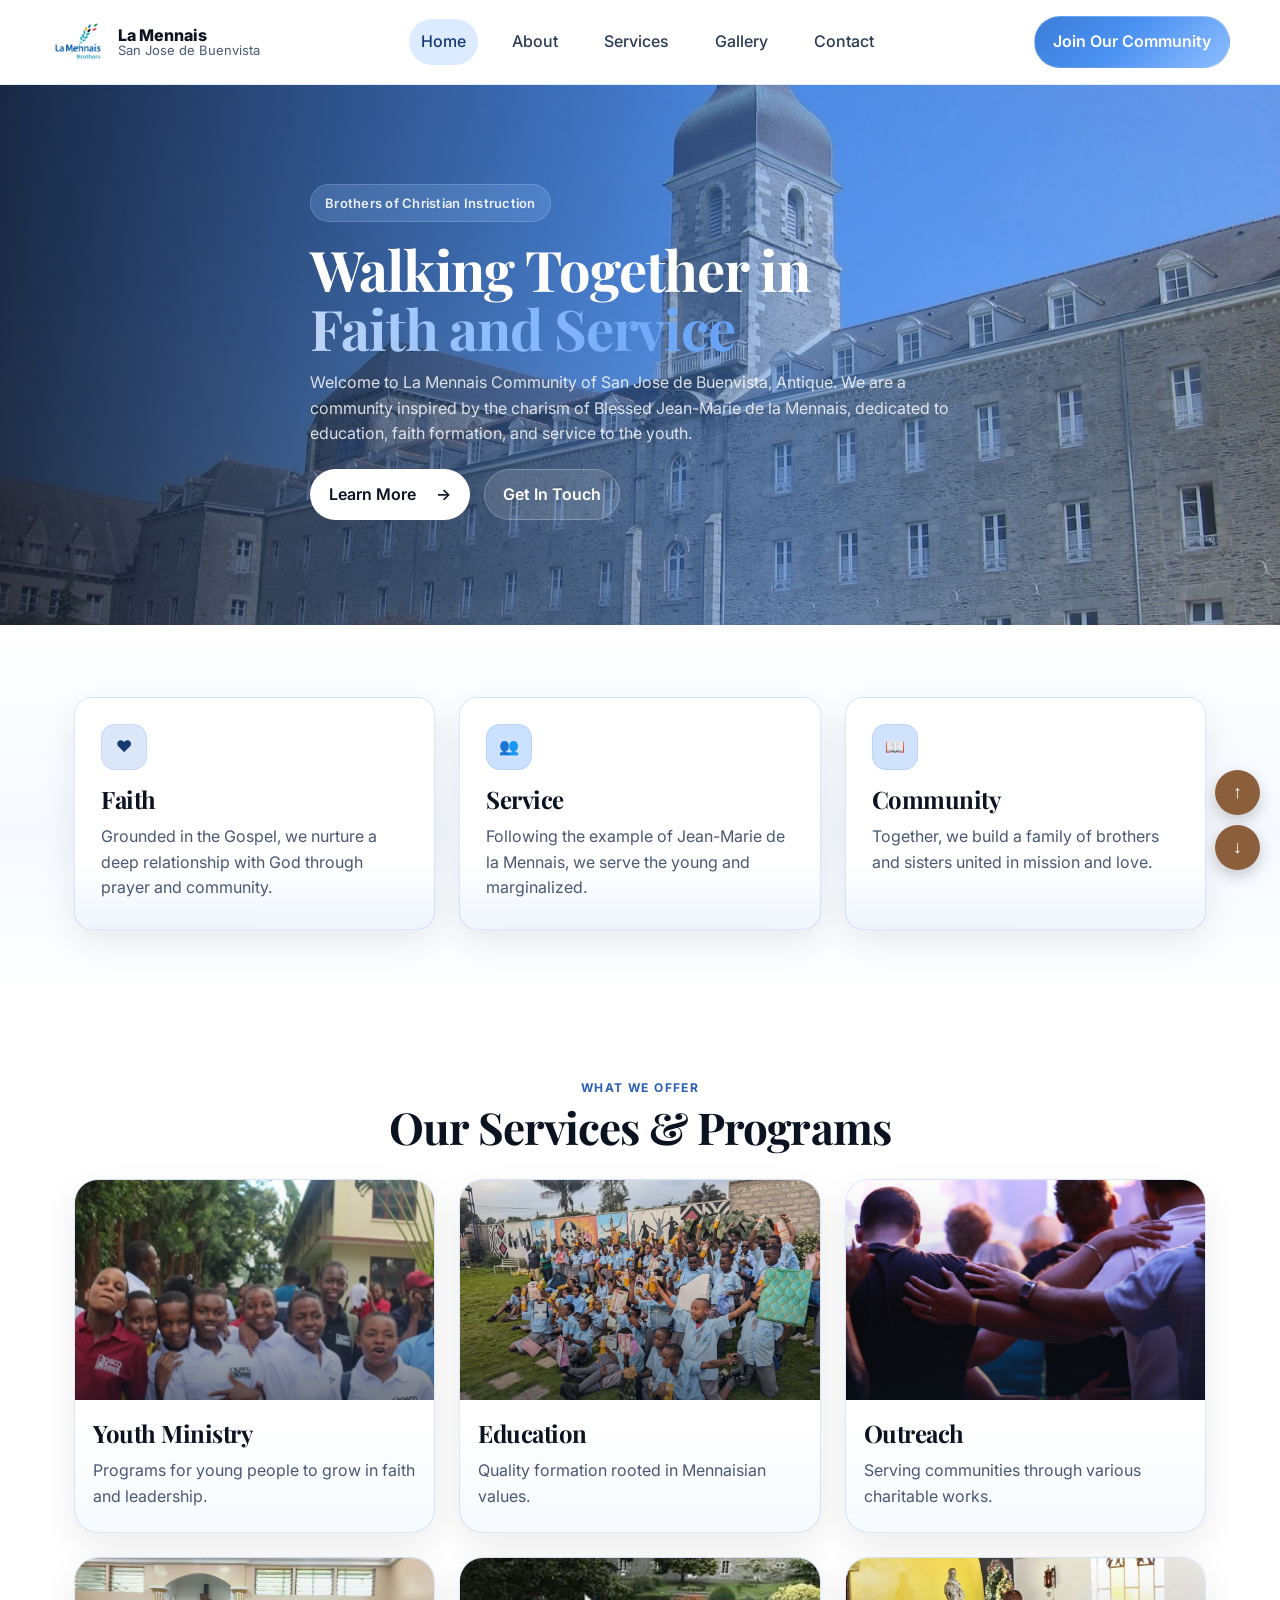
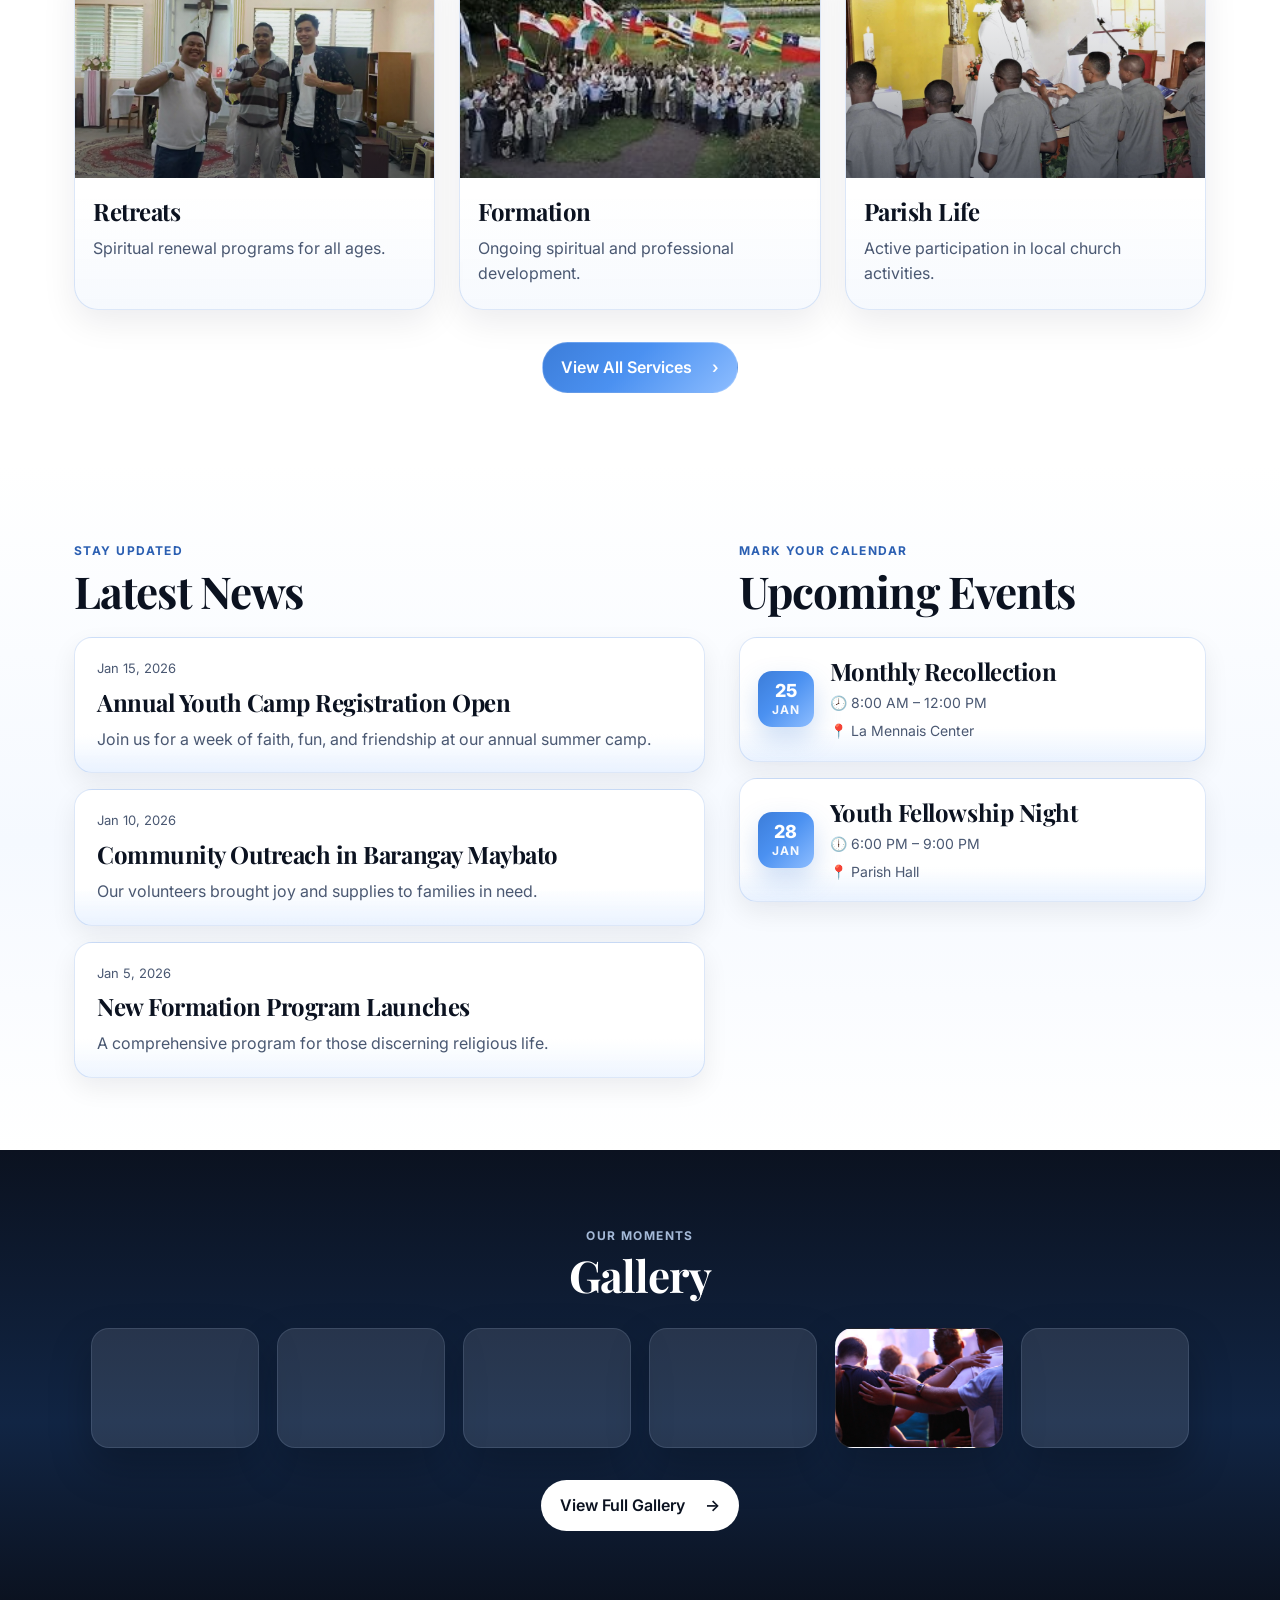
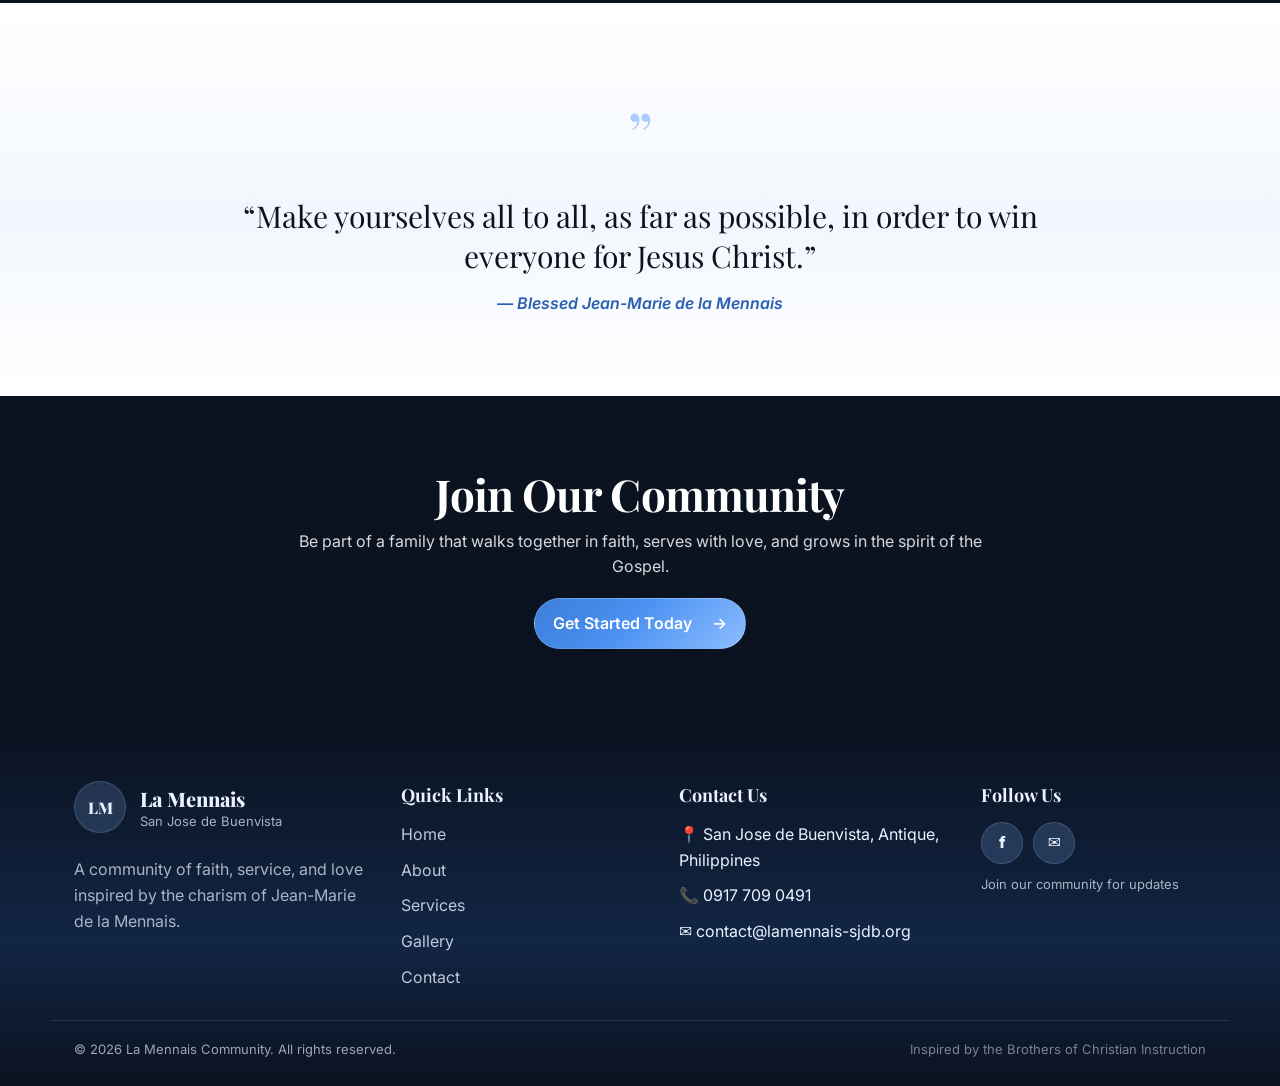
==== commit e321eec4: "fix hamburger menu not working on gallery and all pages - Add missing mobile nav panel to gallery.ht" ====
--- a/index.html
+++ b/index.html
@@ -41,7 +41,7 @@
       <div class="header-actions">
         <a class="btn btn-primary" href="contact.html">Join Our Community</a>
 
-        <button class="hamburger" id="hamburgerBtn" aria-label="Open menu" aria-expanded="false"
+        <button class="hamburger" id="hamburgerBtn" type="button" aria-label="Open menu" aria-expanded="false"
           aria-controls="mobileNav">
           <span></span><span></span><span></span>
         </button>
--- a/assets/css/style.css
+++ b/assets/css/style.css
@@ -85,7 +85,7 @@
   display:flex;
   align-items:center;
   justify-content:space-between;
-  gap: 18px;
+  gap: 12px;
   padding: 14px 0;
 }
 
@@ -93,8 +93,10 @@
 .brand{
   display:flex;
   align-items:center;
-  gap: 14px; /* slightly increased from 12px */
-  min-width: 260px;
+  gap: 12px;
+  min-width: 0;
+  flex-shrink: 1;
+  overflow: hidden;
 }
 /* Logo placeholder in navbar */
 .brand-logo{
@@ -125,12 +127,13 @@
 }
 .brand-title{font-weight:800}
 .brand-subtitle{font-size:13px;color:var(--muted);margin-top:-2px}
-.brand-text{display:flex;flex-direction:column;line-height:1.1}
+.brand-text{display:flex;flex-direction:column;line-height:1.1;overflow:hidden}
 
 .nav{
   display:flex;
   align-items:center;
   gap: 22px;
+  flex-shrink: 0;
 }
 .nav-link{
   font-weight: 500;
@@ -148,7 +151,8 @@
 .header-actions{
   display:flex;
   align-items:center;
-  gap: 12px;
+  gap: 10px;
+  flex-shrink: 0;
 }
 
 .hamburger{
@@ -159,6 +163,10 @@
   background: #fff;
   border-radius: 12px;
   cursor:pointer;
+  position: relative;
+  z-index: 10;
+  flex-shrink: 0;
+  -webkit-tap-highlight-color: transparent;
 }
 .hamburger span{
   display:block;
@@ -604,16 +612,21 @@
 
 /* Responsive */
 @media (max-width: 980px){
-  h1{font-size: 44px}
-  h2{font-size: 36px}
+  h1{font-size: 42px}
+  h2{font-size: 34px}
   .nav{display:none}
-  .hamburger{display:inline-block}
+  .hamburger{display:inline-flex; flex-direction:column; align-items:center; justify-content:center; gap:5px}
+  .hamburger span{margin:0}
+  /* Hide desktop CTA button — it lives in the mobile nav already */
+  .header-actions .btn{display:none}
+  .brand-logo{width: 44px; height: 44px}
   .grid-3{grid-template-columns: 1fr; gap: 18px}
   .split{grid-template-columns: 1fr; gap: 22px}
-  .footer-grid{grid-template-columns: 1fr; gap: 22px}
-  .hero-inner{padding: 62px 0 68px}
-  .gallery-strip{gap: 14px}
+  .footer-grid{grid-template-columns: 1fr 1fr; gap: 22px}
+  .hero-inner{padding: 56px 0 62px}
+  .gallery-strip{gap: 12px}
   .thumb{width: 46%; height: 110px}
+  .footer-bottom{flex-direction:column; text-align:center; gap:6px}
 }
 /* =========================
    ABOUT PAGE ADDITIONS
@@ -1697,3 +1710,98 @@
   color: #3b82f6;
   font-weight: 500;
 }
+
+/* =========================
+   TABLET BREAKPOINT (768px)
+========================= */
+@media (max-width: 768px){
+  h1{font-size: 36px}
+  h2{font-size: 28px}
+  h3{font-size: 20px}
+
+  .brand-title{font-size: 15px}
+  .brand-subtitle{font-size: 12px}
+
+  .page-hero-title{font-size: 36px}
+  .contact-hero-title{font-size: 36px}
+  .contact-hero{padding: 72px 0 60px}
+
+  .hero-inner{padding: 44px 0 52px}
+  .hero-subtitle{font-size: 15px}
+
+  blockquote{font-size: 24px}
+
+  .section{padding: 56px 0}
+
+  /* footer: single column at tablet */
+  .footer-grid{grid-template-columns: 1fr}
+
+  .thumb{width: 46%; height: 100px}
+
+  /* services participate */
+  .participate{grid-template-columns: 1fr}
+  .step-arrow{display:none}
+}
+
+/* =========================
+   PHONE BREAKPOINT (480px)
+========================= */
+@media (max-width: 480px){
+  h1{font-size: 28px}
+  h2{font-size: 22px}
+  h3{font-size: 18px}
+
+  .container{padding: 0 16px}
+
+  /* Header tighter on small phones */
+  .brand-logo{width: 38px; height: 38px}
+  .brand-title{font-size: 14px}
+  .brand-subtitle{display: none}
+  .header-inner{padding: 12px 0}
+  .hamburger{width: 40px; height: 40px; gap:4px}
+
+  /* Page heroes */
+  .page-hero-title{font-size: 26px}
+  .contact-hero-title{font-size: 26px}
+  .contact-hero{padding: 56px 0 46px}
+  .page-hero-inner{padding: 52px 0 44px}
+
+  /* Home hero */
+  .hero-inner{padding: 36px 0 44px}
+  .hero-subtitle{font-size: 14px; max-width: 100%}
+  .hero-actions{flex-direction: column; gap: 10px}
+  .hero-actions .btn{width: 100%; justify-content: center}
+
+  /* Sections */
+  .section{padding: 44px 0}
+  .cta-inner{padding: 52px 0}
+
+  /* Gallery */
+  .gallery-strip{gap: 8px}
+  .thumb{width: 100%; height: 150px}
+
+  /* Quote */
+  blockquote{font-size: 19px}
+  .quote-mark{font-size: 48px}
+
+  /* FAQ */
+  .faq-item summary{font-size: 16px}
+
+  /* Stat badge — prevent overflow on about page */
+  .stat-badge{left: 8px; width: 160px}
+
+  /* Contact hero */
+  .contact-hero-subtitle{font-size: 14px}
+
+  /* Timeline — already single column at 980, keep tidy */
+  .t-content{width: 100%}
+
+  /* Footer stacked */
+  .footer-grid{grid-template-columns: 1fr}
+  .footer-bottom{flex-direction: column; text-align: center; gap: 6px}
+  .footer-brand{grid-template-columns: 44px 1fr}
+
+  /* Mobile nav tighter */
+  .mobile-nav-inner{padding: 12px 0 16px; gap: 8px}
+  .mobile-link{padding: 10px 12px}
+}
